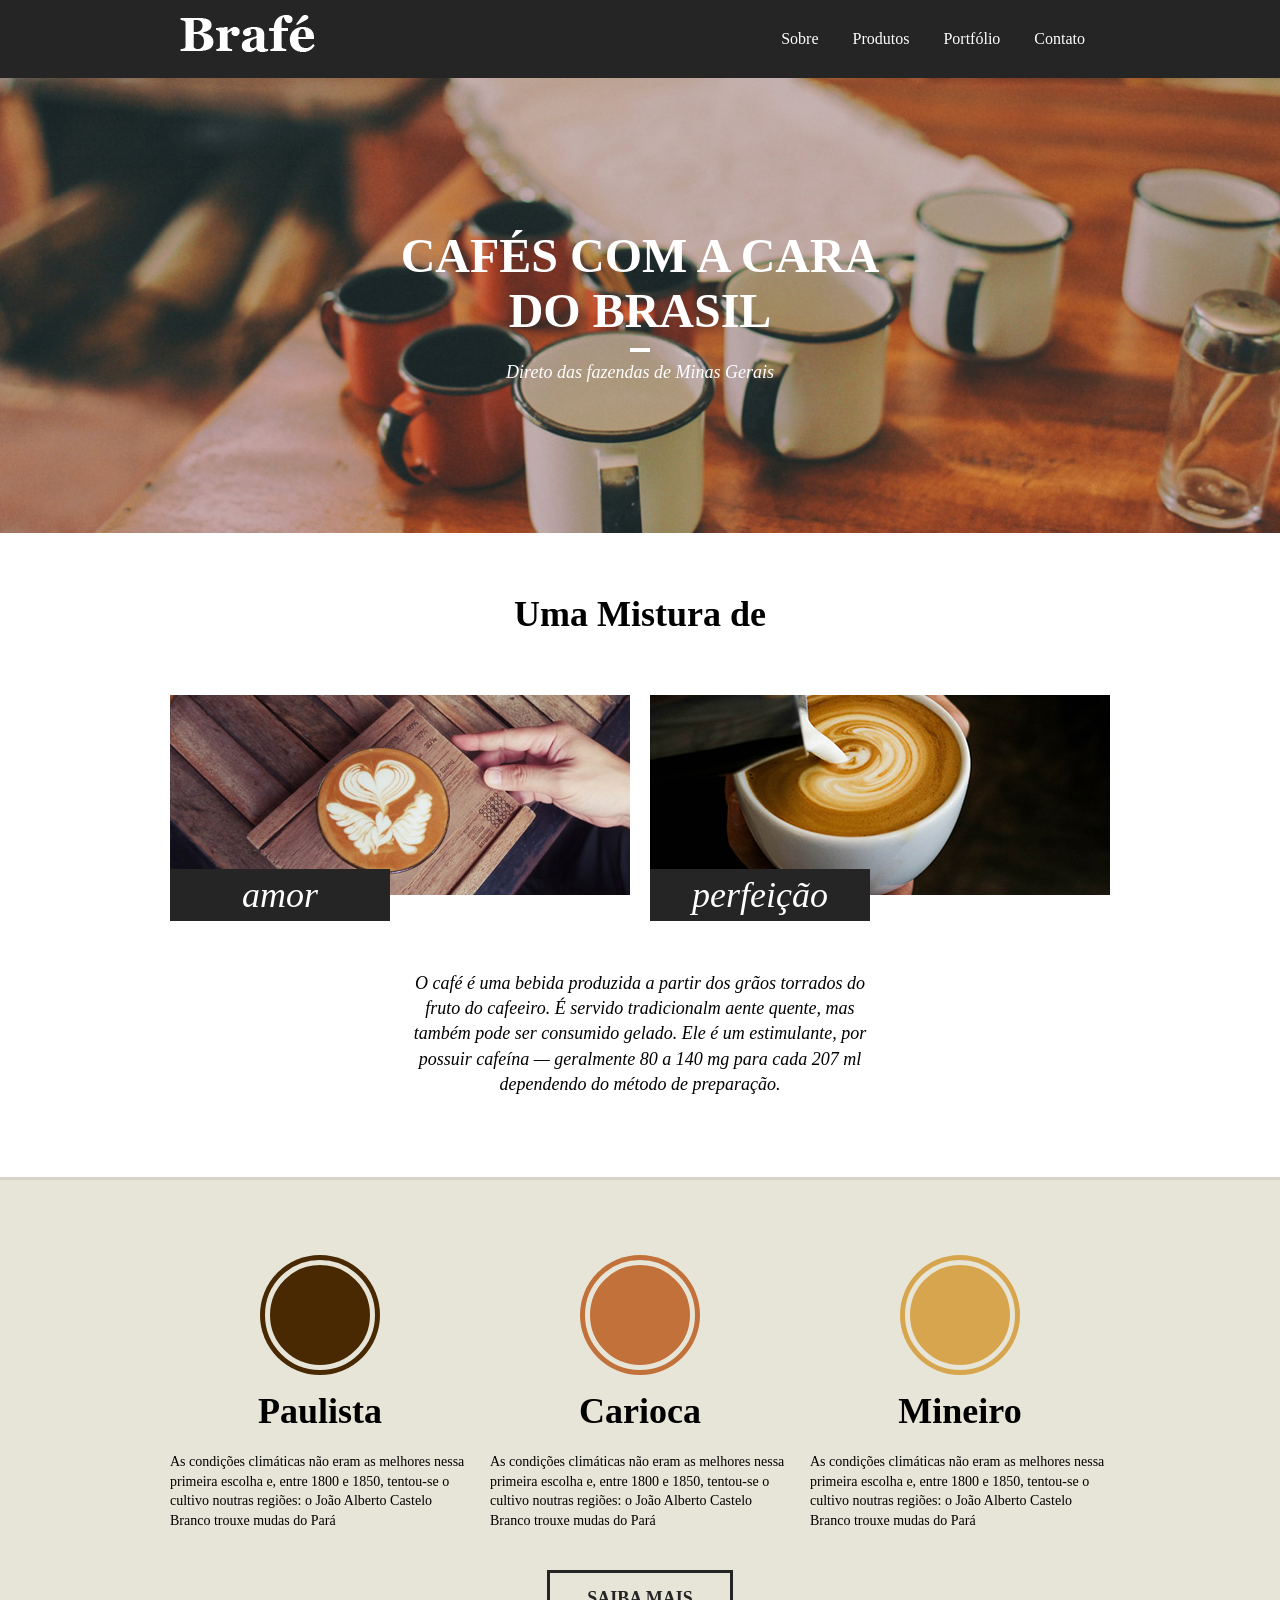
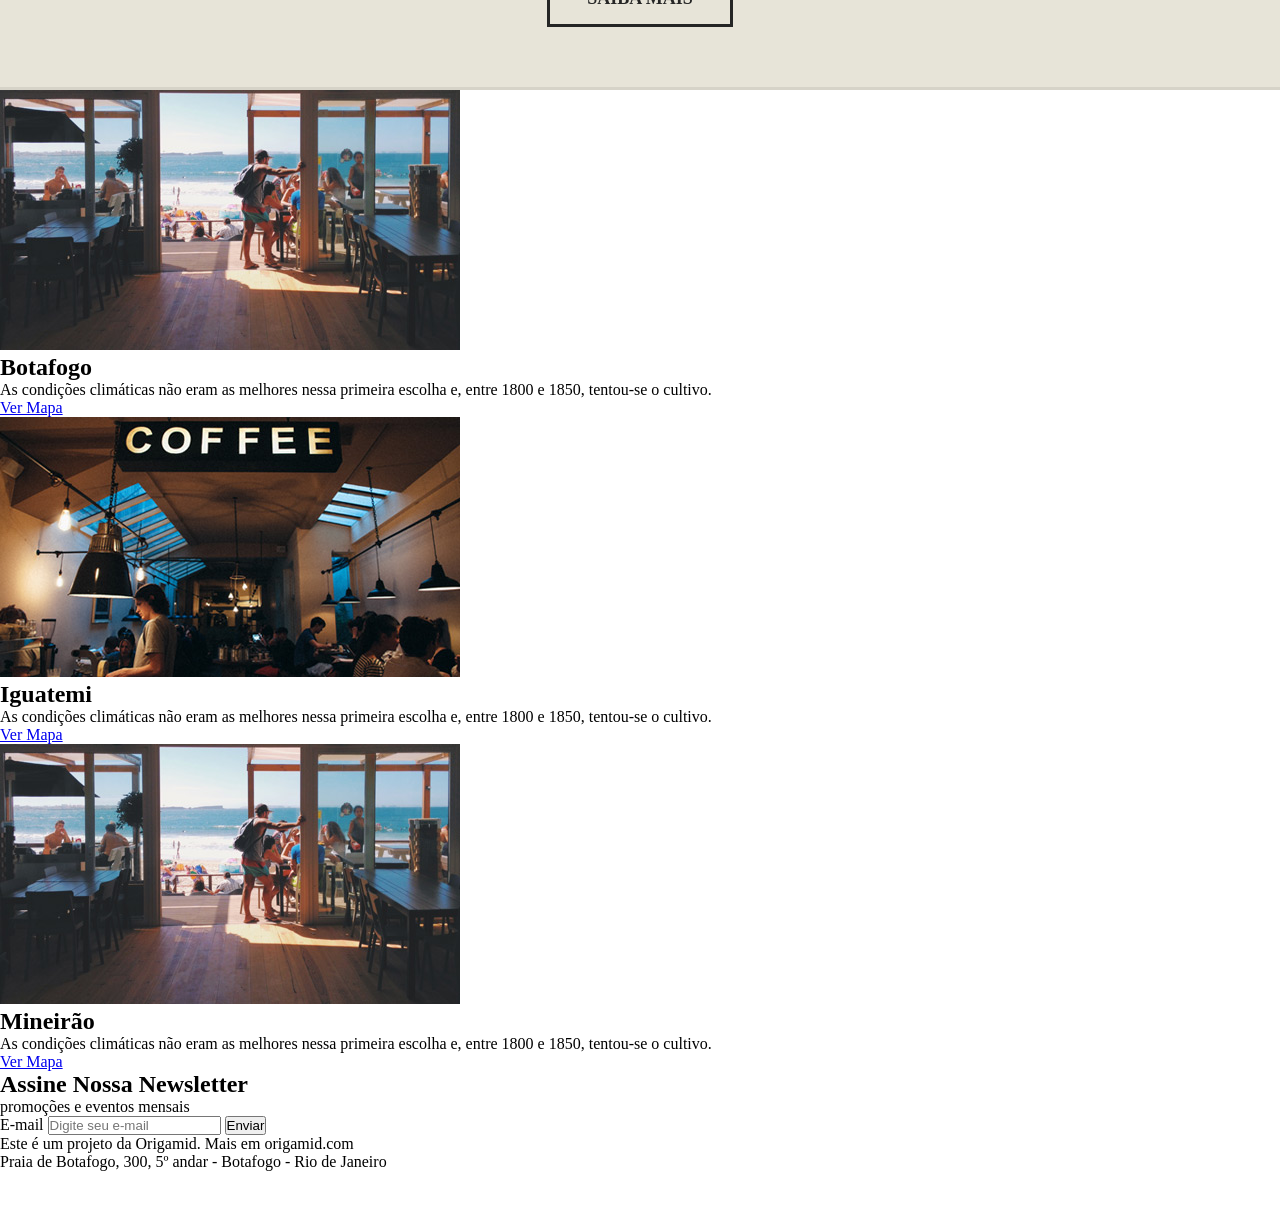
==== aula2-css/index.html @ 5a5f8833 "renomeado para aula2-css" ====
<!DOCTYPE html>
<html>
<head>
	<title>Brafé 1</title>
	<meta charset="utf-8">
	<meta name="viewport" content="width=device-width, initial-scale=1, shrink-to-fit=no">
	<link rel="stylesheet" type="text/css" href="css/style.css">
</head>
<body>
	
	<header class="menu">
		<div class="menu-container">
			<a class="menu-logo" href="#"><img src="img/brafe.png" alt="Brafé"></a>	
			<nav class="menu-nav">
				<ul>
					<li><a href="#">Sobre</a></li>
					<li><a href="#">Produtos</a></li>
					<li><a href="#">Portfólio</a></li>
					<li><a href="#">Contato</a></li>
				</ul>
			</nav>
		</div>
	</header>
	
	<main class="intro">
		<h1>Cafés com a cara<br>do Brasil</h1>
		<p>Direto das fazendas de Minas Gerais</p>
	</main>
	
	<section class="sobre">
		<h2>Uma Mistura de</h2>
		<div class="sobre-container">
			<div class="sobre-item">
				<img src="img/cafe-1.jpg">
				<h3>amor</h3>
			</div>
			<div class="sobre-item">
				<img src="img/cafe-2.jpg">
				<h3>perfeição</h3>
			</div>
		</div>
		<p>O café é uma bebida produzida a partir dos grãos torrados do fruto do cafeeiro. É servido tradicionalm
aente quente, mas também pode ser consumido gelado. Ele é um estimulante, por possuir cafeína — geralmente 80 a 140 mg para cada 207 ml dependendo do método de preparação.</p>
	</section>
	
	<section class="produtos">
		<div class="produtos-container">
			<div class="produtos-item">
				<h2 class="produtos-paulista">Paulista</h2>
				<p>As condições climáticas não eram as melhores nessa primeira escolha e, entre 1800 e 1850, tentou-se o cultivo noutras regiões: o João Alberto Castelo Branco trouxe mudas do Pará</p>
			</div>
			<div class="produtos-item">
				<h2 class="produtos-carioca">Carioca</h2>
				<p>As condições climáticas não eram as melhores nessa primeira escolha e, entre 1800 e 1850, tentou-se o cultivo noutras regiões: o João Alberto Castelo Branco trouxe mudas do Pará</p>
			</div>
			<div class="produtos-item">
				<h2 class="produtos-mineiro">Mineiro</h2>
				<p>As condições climáticas não eram as melhores nessa primeira escolha e, entre 1800 e 1850, tentou-se o cultivo noutras regiões: o João Alberto Castelo Branco trouxe mudas do Pará</p>
			</div>
		</div>
		<a class="produtos-btn" href="#">Saiba Mais</a>
	</section>
	
	<section class="locais">
		<div class="locais-item">
			<img src="img/botafogo.jpg" alt="Brafé unidade Botafogo">
			<div>
				<h2>Botafogo</h2>
				<p>As condições climáticas não eram as melhores nessa primeira escolha e, entre 1800 e 1850, tentou-se o cultivo.</p>
				<a href="#">Ver Mapa</a>
			</div>
		</div>
		
		<div class="locais-item">
			<img src="img/iguatemi.jpg" alt="Brafé unidade Iguatemi">
			<div>
				<h2>Iguatemi</h2>
				<p>As condições climáticas não eram as melhores nessa primeira escolha e, entre 1800 e 1850, tentou-se o cultivo.</p>
				<a href="#">Ver Mapa</a>
			</div>
		</div>
		
		<div class="locais-item">
			<img src="img/botafogo.jpg" alt="Brafé unidade Mineirão">
			<div>
				<h2>Mineirão</h2>
				<p>As condições climáticas não eram as melhores nessa primeira escolha e, entre 1800 e 1850, tentou-se o cultivo.</p>
				<a href="#">Ver Mapa</a>
			</div>
		</div>
	
	</section>
	
	<section class="assine">
		<div class="assine-container">
			<div class="assine-info">
				<h2>Assine Nossa Newsletter</h2>
				<p>promoções e eventos mensais</p>
			</div>
			<form>
				<label>E-mail</label>
				<input type="text" placeholder="Digite seu e-mail">
				<button type="submit">Enviar</button>
			</form>
		</div>
	</section>
	
	<footer class="footer">
		<div class="footer-container">
			<p>Este é um projeto da Origamid. Mais em origamid.com<br>Praia de Botafogo, 300, 5º andar - Botafogo - Rio de Janeiro</p>
			<img src="img/brafe.png" alt="Brafé">
		</div>
	</footer>
	
</body>
</html>
---- aula2-css/css/style.css ----
/* reset */

*{
	margin: 0;
	padding: 0;
}

.menu{
	background: #252525;
}

.menu a{
	color: white;
	text-decoration: none;
}

.menu li{
	list-style: none;
}

.menu-container{
	max-width: 920px;
	padding: 15px;
	margin: 0 auto;
}

.menu-container::after, .menu-container::before{
	display: table;
	content:'';
	clear:both;
}

.menu-nav{
	float: right;
}

.menu-nav li{
	display: inline-block;
}

.menu-nav li a{
	padding: 15px;
	display: block;
}

.intro{
	padding: 150px 0px;
	text-align: center;
	color: white;
	background: url("../img/bg-intro.jpg")no-repeat center center;
	background-size:cover;
	
}

.intro h1{
	text-transform: uppercase;
	font-size: 3em;
}

.intro h1::after{
	content:"";
	display: block;
	width: 20px;
	height: 4px;
	background: white;
	margin: 10px auto;
	transition: 1s;
}

.intro h1:hover::after{
	width: 300px;	
	transition: 1s;
}

.intro p{
	font-size: 1.125em;
	font-style: italic;
}

/* sobre */

.sobre{
	padding: 60px 0px;
}

.sobre h2{
	padding-bottom: 60px;
	text-align: center;
	font-size: 2.25em;
}

.sobre-container{
	max-width: 960px;
	margin: 0 auto;
}

.sobre-container::after, .sobre-container::before{
	content:'';
	display: table;
	clear:both;
}

.sobre-item{
	max-width: 460px;
	float: left;
	margin: 0 10px;
}

.sobre-item h3{
	font-size: 2.25em;
	background: #252525;
	width: 220px;
	color: white;
	text-align: center;
	font-weight: 400;
	font-style: italic;
	padding: 5px 0;
	top: -30px;	/*top só move em relacao ao relative */
	position: relative;
}

.sobre p{
	font-size: 1.125em;
	text-align: center;
	font-style: italic;
	line-height: 1.4em;
	max-width: 460px;
	margin: 20px auto;
}

/* produtos */

.produtos{
	background: #e7e4d8;
	padding: 60px 0;
	border-top: 3px solid #d6d3c8;
	border-bottom: 3px solid #d6d3c8;
}

.produtos-container{
	max-width: 960px;
	margin: 0 auto;
}

.produtos-item{
	width: 300px;  /*nao botou max pq nenhuma tela é menor q 300, mas pode colocar max tb*/
	float: left;
	margin: 0 10px;
}

.produtos-container::before,
.produtos-container::after{
	content:'';
	display: table;
	clear:both;
}

.produtos h2{
	text-align: center;
	font-size: 2.25em;
	margin-bottom: 20px;
}

.produtos-item p{
	font-size: 0.875em;
	line-height: 1.4em;
}

.produtos-item h2::before{
	content:'';
	display: block;
	width: 100px;
	height: 100px;
	margin: 20px auto;
	background: currentColor;
	border-radius: 50%;
	border: 5px solid #e7e4d8;
	box-shadow: 0 0 0 5px currentColor;
}

.produtos-paulista::before{
	color: #492901;
}

.produtos-carioca::before{
	color:#c17139;
}

.produtos-mineiro::before{
	color: #d7a54d;
}

.produtos-btn{
	display: block;  /*para modificar o link*/
	width: 180px;
	text-transform: uppercase;
	border: 3px solid #252525;
	color: #252525;
	text-decoration: none;
	font-weight: 700; /*ou bold*/
	font-size: 1.125em;
	text-align: center;
	padding: 15px 0;
	margin: 0px auto; 
	margin-top: 40px;
	transition: 0.8s;
}

.produtos-btn:hover{
	color: #e7e4d8;
	box-shadow: 180px 0 0 0 #252525 inset;
	transition: 0.8s;
}
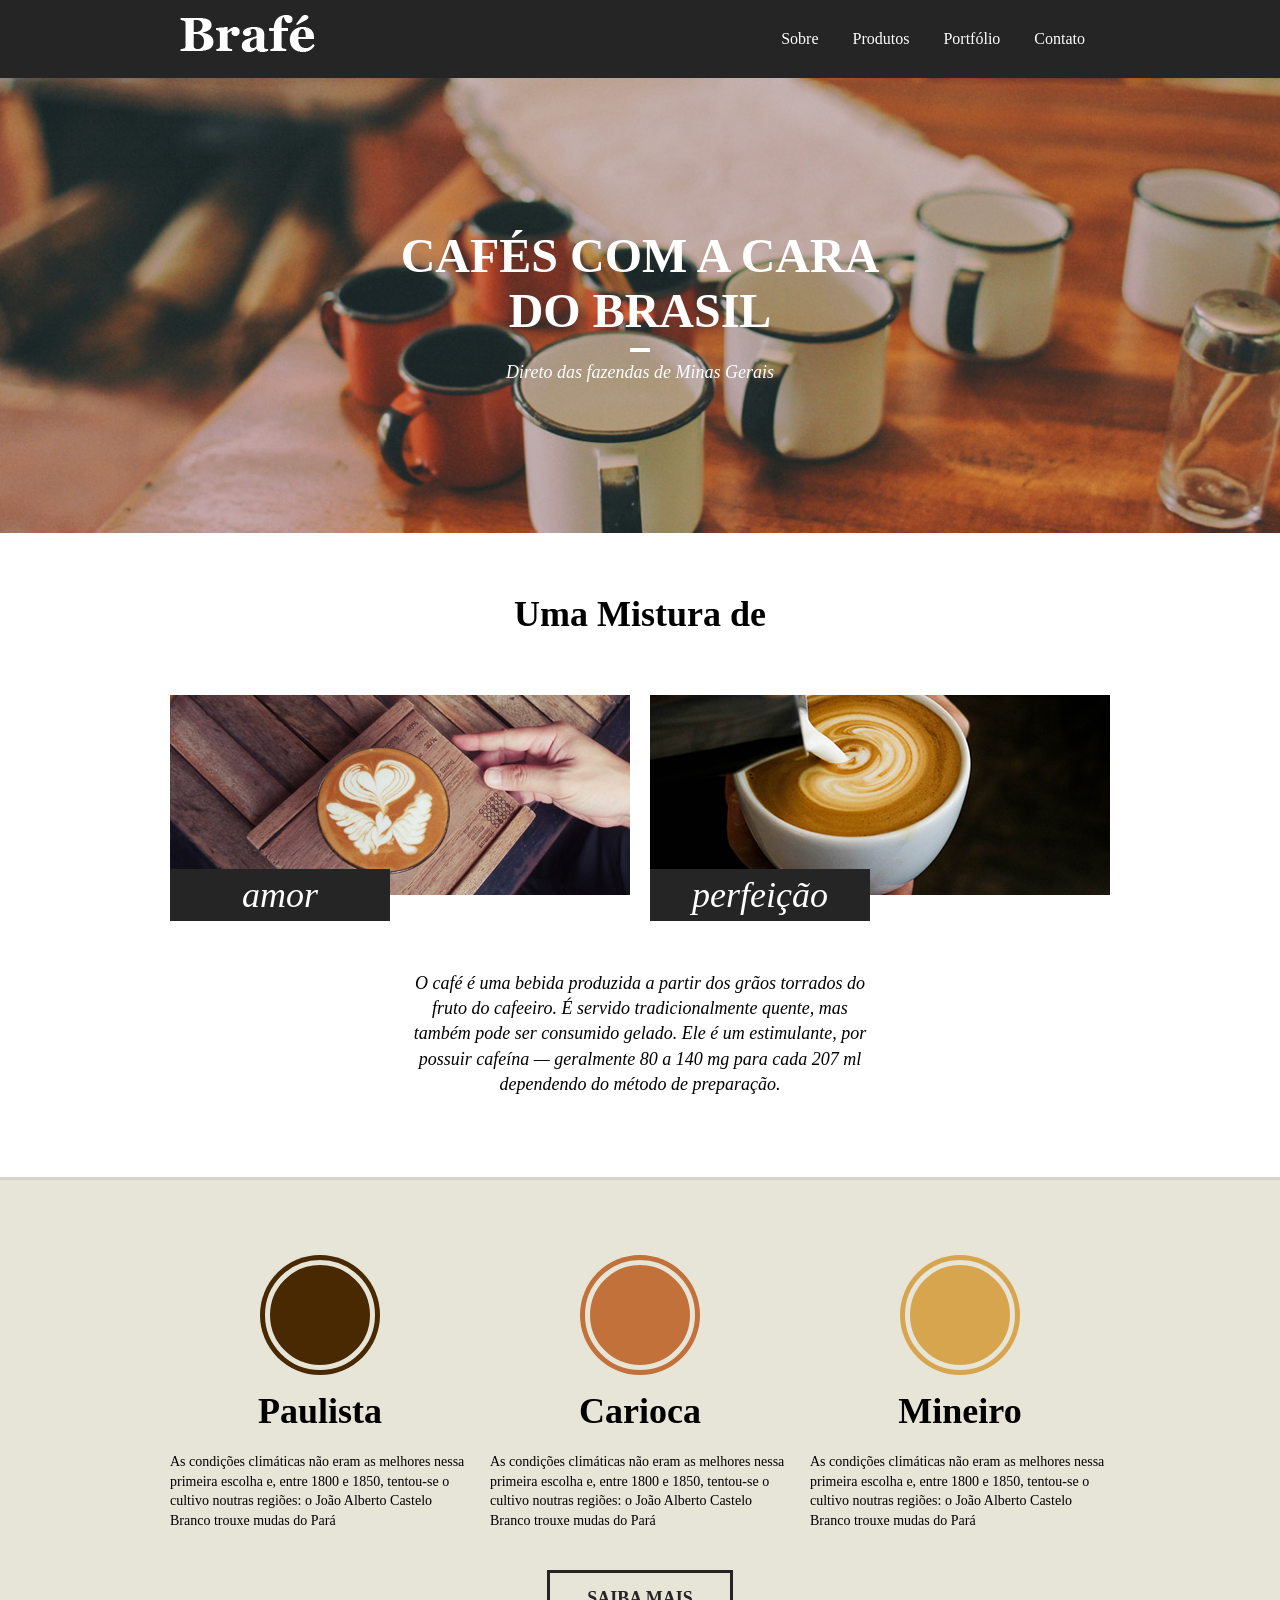
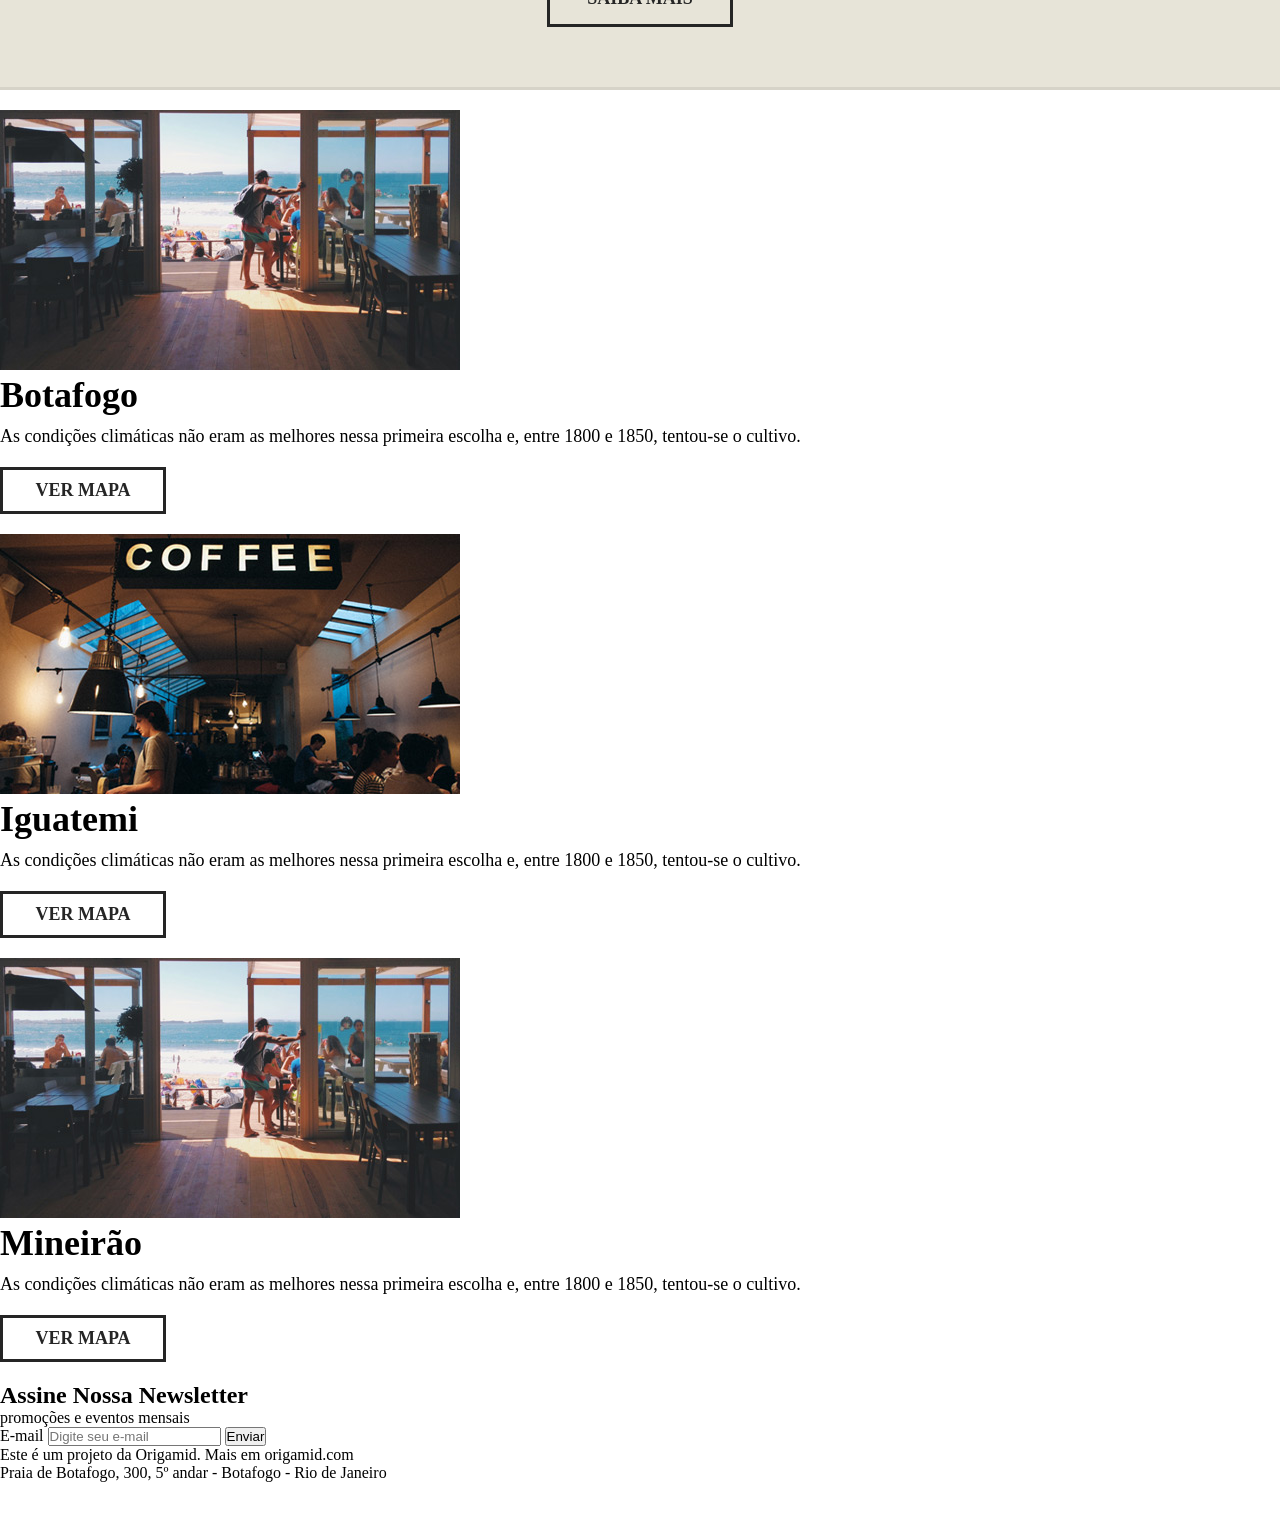
==== commit 52c90867: "tag de seo no html e mudancas no css" ====
--- a/aula2-css/index.html
+++ b/aula2-css/index.html
@@ -1,7 +1,12 @@
 <!DOCTYPE html>
 <html>
 <head>
-	<title>Brafé 1</title>
+	<title>Brafé: cafés com a cara do Brasil</title>
+
+	<meta name="description" content="Brafé: cafés paulista, carioca e mineiro."/>
+	<meta name="robots" content="index, follow"/>
+	<meta name="keywords" content="brafé, café, cafeteria, brasil, paulista, carioca, mineiro."/>
+
 	<meta charset="utf-8">
 	<meta name="viewport" content="width=device-width, initial-scale=1, shrink-to-fit=no">
 	<link rel="stylesheet" type="text/css" href="css/style.css">
@@ -10,7 +15,7 @@
 	
 	<header class="menu">
 		<div class="menu-container">
-			<a class="menu-logo" href="#"><img src="img/brafe.png" alt="Brafé"></a>	
+			<a class="menu-logo" href="#"><img src="img/brafe.png" alt="várias xícaras brancas e marrons"></a>	
 			<nav class="menu-nav">
 				<ul>
 					<li><a href="#">Sobre</a></li>
@@ -31,16 +36,15 @@
 		<h2>Uma Mistura de</h2>
 		<div class="sobre-container">
 			<div class="sobre-item">
-				<img src="img/cafe-1.jpg">
+				<img src="img/cafe-1.jpg" alt="café">
 				<h3>amor</h3>
 			</div>
 			<div class="sobre-item">
-				<img src="img/cafe-2.jpg">
+				<img src="img/cafe-2.jpg" alt="café com leite numa xícara branca">
 				<h3>perfeição</h3>
 			</div>
 		</div>
-		<p>O café é uma bebida produzida a partir dos grãos torrados do fruto do cafeeiro. É servido tradicionalm
-aente quente, mas também pode ser consumido gelado. Ele é um estimulante, por possuir cafeína — geralmente 80 a 140 mg para cada 207 ml dependendo do método de preparação.</p>
+		<p>O café é uma bebida produzida a partir dos grãos torrados do fruto do cafeeiro. É servido tradicionalmente quente, mas também pode ser consumido gelado. Ele é um estimulante, por possuir cafeína — geralmente 80 a 140 mg para cada 207 ml dependendo do método de preparação.</p>
 	</section>
 	
 	<section class="produtos">
@@ -64,28 +68,28 @@
 	<section class="locais">
 		<div class="locais-item">
 			<img src="img/botafogo.jpg" alt="Brafé unidade Botafogo">
-			<div>
+			<div class="locais-item-texto">
 				<h2>Botafogo</h2>
 				<p>As condições climáticas não eram as melhores nessa primeira escolha e, entre 1800 e 1850, tentou-se o cultivo.</p>
-				<a href="#">Ver Mapa</a>
+				<a class="locais-btn" href="#">Ver Mapa</a>
 			</div>
 		</div>
 		
 		<div class="locais-item">
 			<img src="img/iguatemi.jpg" alt="Brafé unidade Iguatemi">
-			<div>
+			<div class="locais-item-texto">
 				<h2>Iguatemi</h2>
 				<p>As condições climáticas não eram as melhores nessa primeira escolha e, entre 1800 e 1850, tentou-se o cultivo.</p>
-				<a href="#">Ver Mapa</a>
+				<a class="locais-btn" href="#">Ver Mapa</a>
 			</div>
 		</div>
 		
 		<div class="locais-item">
 			<img src="img/botafogo.jpg" alt="Brafé unidade Mineirão">
-			<div>
+			<div class="locais-item-texto">
 				<h2>Mineirão</h2>
 				<p>As condições climáticas não eram as melhores nessa primeira escolha e, entre 1800 e 1850, tentou-se o cultivo.</p>
-				<a href="#">Ver Mapa</a>
+				<a class="locais-btn" href="#">Ver Mapa</a>
 			</div>
 		</div>
 	
--- a/aula2-css/css/style.css
+++ b/aula2-css/css/style.css
@@ -4,6 +4,8 @@
 	margin: 0;
 	padding: 0;
 }
+
+/* menu */
 
 .menu{
 	background: #252525;
@@ -211,3 +213,42 @@
 	box-shadow: 180px 0 0 0 #252525 inset;
 	transition: 0.8s;
 }
+
+/* locais */
+
+.locais{
+	margin: 20px 0;
+}
+
+.locais-item-texto h2{
+	font-size: 2.25em;
+	
+}
+
+.locais-item-texto p{
+	font-size: 1.125em;
+	margin-top: 10px;
+}
+
+.locais-btn{
+	display: block;  /*para modificar o link*/
+	width: 160px;
+	text-transform: uppercase;
+	border: 3px solid #252525;
+	color: #252525;
+	text-decoration: none;
+	font-weight: 700; /*ou bold*/
+	font-size: 1.125em;
+	text-align: center;
+	padding: 10px 0;
+	margin: 20px 0; 
+	transition: 0.8s;
+}
+
+.locais-btn:hover{
+	color: #e7e4d8;
+	box-shadow: 160px 0 0 0 #252525 inset;
+	transition: 0.8s;
+}
+
+
